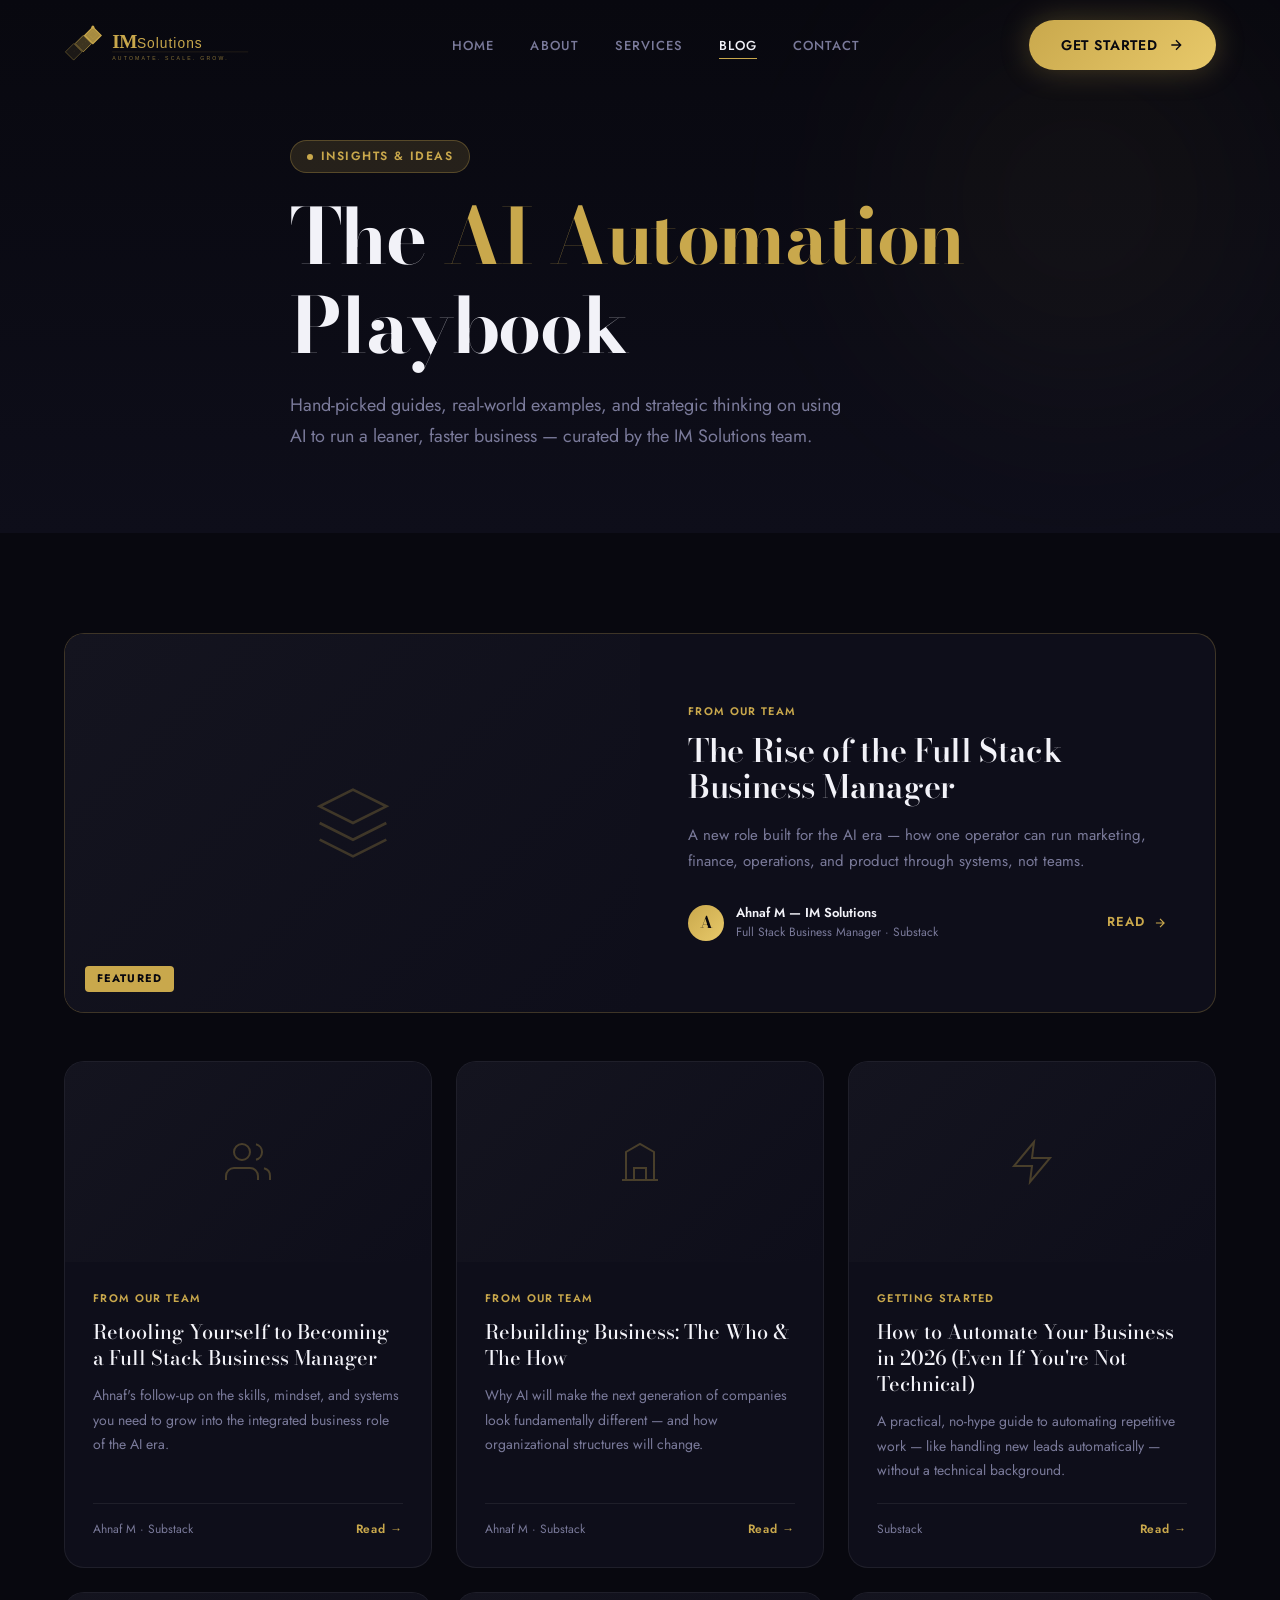
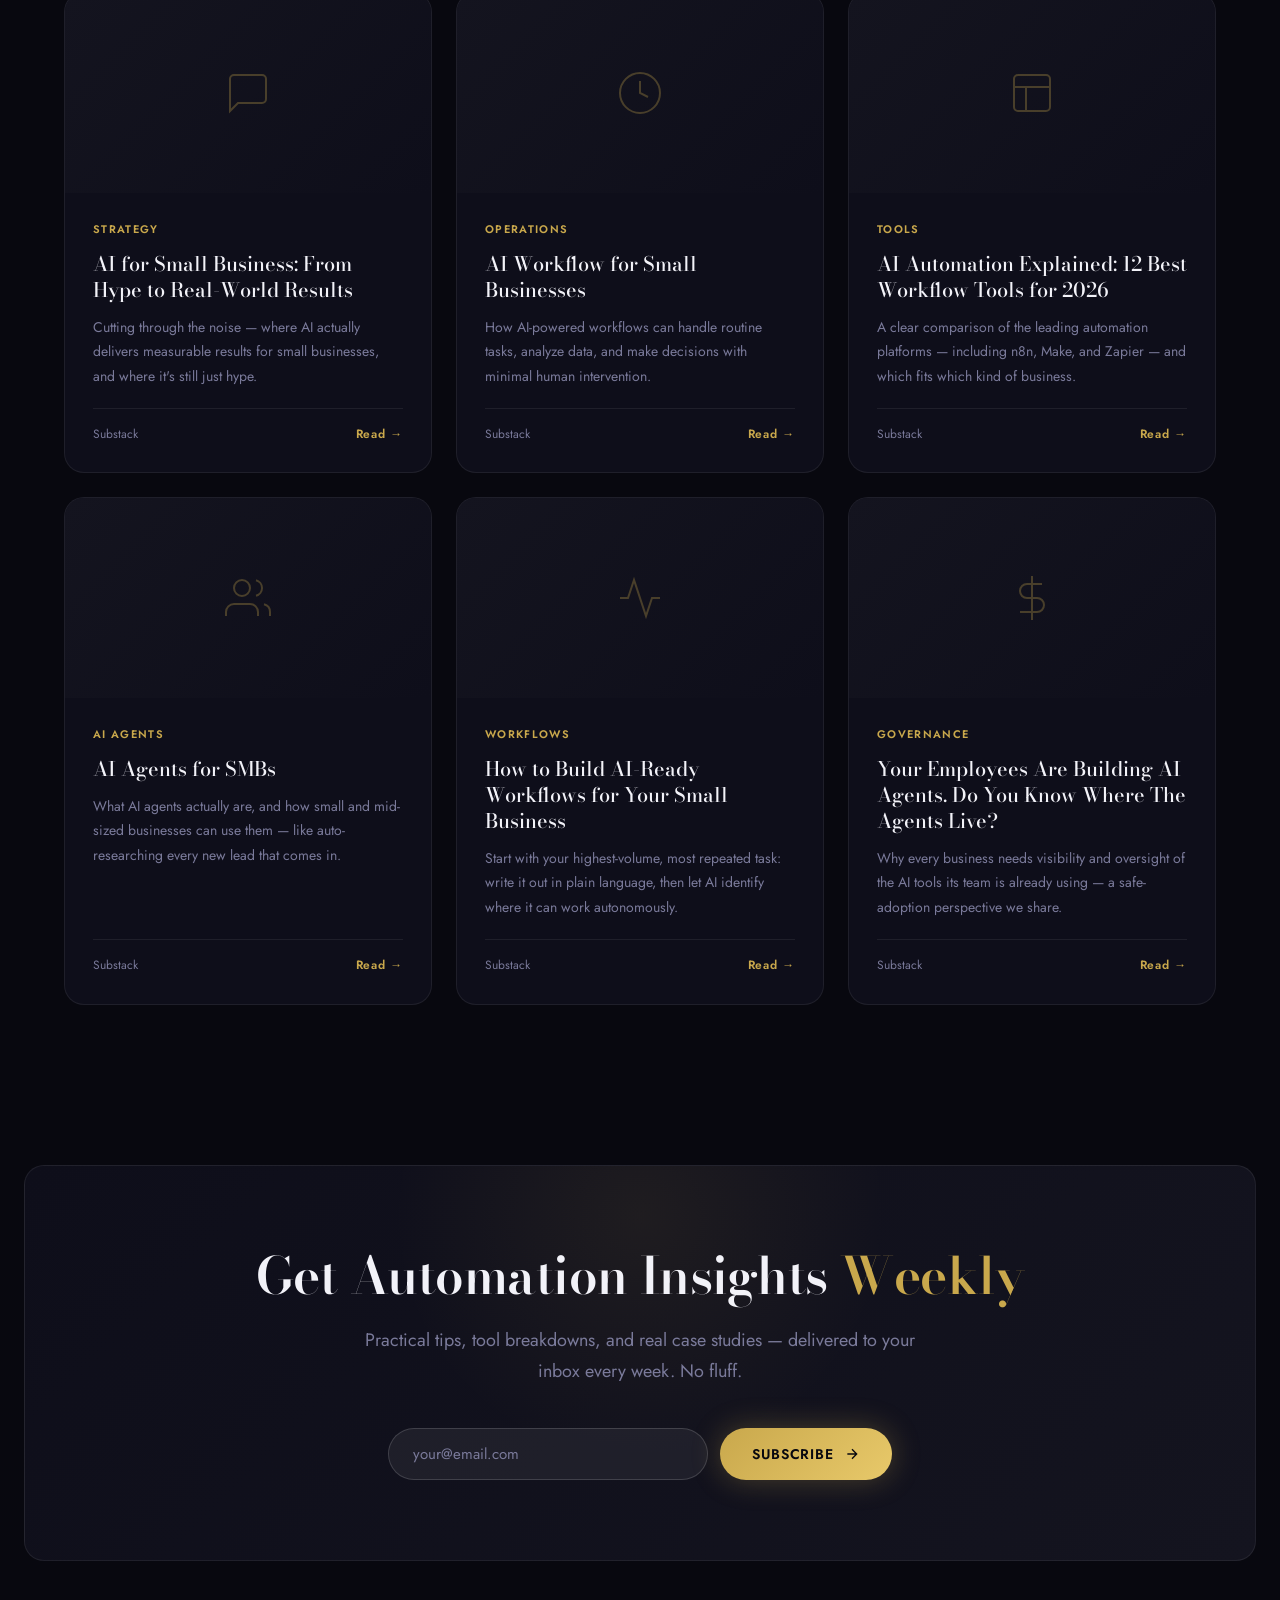
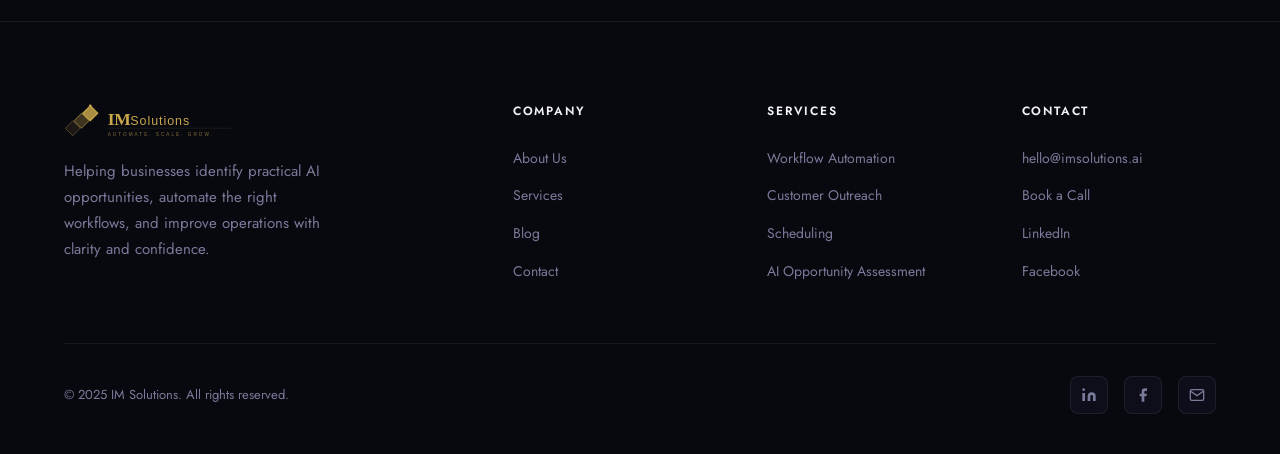
==== blog.html @ 9bde6744 "IM Solutions website — initial deploy Co-Authored-By: Claude Fable 5 <noreply@anthropic.com>" ====
<!DOCTYPE html>
<html lang="en">
<head>
  <meta charset="UTF-8" />
  <meta name="viewport" content="width=device-width, initial-scale=1.0" />
  <title>Blog — IM Solutions</title>
  <meta name="description" content="Insights, guides, and news on AI business automation from the IM Solutions team." />
  <link rel="stylesheet" href="style.css" />
  <link rel="icon" type="image/svg+xml" href="logo-icon.svg" />
</head>
<body>

<nav class="nav">
  <div class="container nav-inner">
    <a href="index.html" class="nav-logo">
      <img src="logo.svg" alt="IM Solutions" style="height:44px;width:auto;" />
    </a>
    <ul class="nav-links">
      <li><a href="index.html">Home</a></li>
      <li><a href="about.html">About</a></li>
      <li><a href="services.html">Services</a></li>
      <li><a href="blog.html">Blog</a></li>
      <li><a href="contact.html">Contact</a></li>
    </ul>
    <div class="nav-cta">
      <a href="contact.html" class="btn btn-primary">Get Started
        <svg viewBox="0 0 24 24" fill="none" stroke="currentColor" stroke-width="2"><path d="M5 12h14M12 5l7 7-7 7"/></svg>
      </a>
    </div>
    <button class="nav-mobile-btn" aria-label="Menu"><span></span><span></span><span></span></button>
  </div>
</nav>

<div class="mobile-menu">
  <a href="index.html">Home</a>
  <a href="about.html">About</a>
  <a href="services.html">Services</a>
  <a href="blog.html">Blog</a>
  <a href="contact.html">Contact</a>
  <a href="contact.html" class="btn btn-primary" style="width:fit-content;">Get Started</a>
</div>

<!-- PAGE HERO -->
<section class="page-hero" style="background:linear-gradient(180deg,var(--bg) 0%,var(--bg-2) 100%);position:relative;overflow:hidden;">
  <div class="hero-orb hero-orb-1" style="opacity:0.5"></div>
  <div class="container" style="position:relative;z-index:2">
    <div class="reveal"><span class="tag">Insights & Ideas</span></div>
    <h1 style="margin-top:20px;max-width:700px" class="reveal reveal-delay-1">
      The <span class="gold">AI Automation</span> Playbook
    </h1>
    <p style="max-width:560px;margin-top:20px;font-size:18px" class="reveal reveal-delay-2">
      Hand-picked guides, real-world examples, and strategic thinking on using AI to run a leaner, faster business — curated by the IM Solutions team.
    </p>
  </div>
</section>

<!-- FEATURED POST -->
<section class="section">
  <div class="container">
    <div class="reveal">
      <div style="background:var(--bg-2);border:1px solid rgba(201,168,76,0.25);border-radius:20px;overflow:hidden;display:grid;grid-template-columns:1fr 1fr;min-height:380px">
        <div style="background:var(--bg-3);display:flex;align-items:center;justify-content:center;position:relative;overflow:hidden;min-height:280px">
          <div style="position:absolute;inset:0;background:linear-gradient(135deg,var(--bg-3),var(--bg-2))"></div>
          <svg width="80" height="80" viewBox="0 0 24 24" fill="none" stroke="#C9A84C" stroke-width="0.8" style="opacity:0.25;position:relative;z-index:1"><path d="M12 2L2 7l10 5 10-5-10-5zM2 17l10 5 10-5M2 12l10 5 10-5"/></svg>
          <div style="position:absolute;bottom:20px;left:20px;background:var(--gold);color:var(--bg);font-size:11px;font-weight:700;letter-spacing:0.1em;text-transform:uppercase;padding:4px 12px;border-radius:4px;z-index:1">Featured</div>
        </div>
        <div style="padding:48px;display:flex;flex-direction:column;justify-content:center">
          <div class="blog-cat">From Our Team</div>
          <h2 style="font-size:clamp(22px,2.5vw,32px);margin-bottom:16px;color:var(--white)">The Rise of the Full Stack Business Manager</h2>
          <p style="font-size:15px;margin-bottom:28px">A new role built for the AI era — how one operator can run marketing, finance, operations, and product through systems, not teams.</p>
          <div style="display:flex;align-items:center;justify-content:space-between">
            <div style="display:flex;align-items:center;gap:12px">
              <div style="width:36px;height:36px;background:linear-gradient(135deg,var(--gold),var(--gold-light));border-radius:50%;display:flex;align-items:center;justify-content:center;font-family:'Bodoni Moda',serif;font-weight:700;color:var(--bg)">A</div>
              <div>
                <div style="font-size:13px;font-weight:600;color:var(--white)">Ahnaf M — IM Solutions</div>
                <div style="font-size:12px;color:var(--muted)">Full Stack Business Manager · Substack</div>
              </div>
            </div>
            <a href="https://ahnafmohsin.substack.com/p/the-rise-of-the-full-stack-business" target="_blank" rel="noopener" class="service-link">Read
              <svg viewBox="0 0 24 24" fill="none" stroke="currentColor" stroke-width="2"><path d="M5 12h14M12 5l7 7-7 7"/></svg>
            </a>
          </div>
        </div>
      </div>
    </div>

    <!-- BLOG GRID -->
    <div class="blog-grid" style="margin-top:48px">

      <div class="blog-card reveal">
        <div class="blog-thumb">
          <div class="blog-thumb-bg"></div>
          <svg viewBox="0 0 24 24" fill="none" stroke="currentColor" stroke-width="1"><path d="M17 21v-2a4 4 0 0 0-4-4H5a4 4 0 0 0-4 4v2"/><circle cx="9" cy="7" r="4"/><path d="M23 21v-2a4 4 0 0 0-3-3.87"/><path d="M16 3.13a4 4 0 0 1 0 7.75"/></svg>
        </div>
        <div class="blog-meta">
          <div class="blog-cat">From Our Team</div>
          <h3>Retooling Yourself to Becoming a Full Stack Business Manager</h3>
          <p>Ahnaf's follow-up on the skills, mindset, and systems you need to grow into the integrated business role of the AI era.</p>
          <div class="blog-footer">
            <span class="blog-date">Ahnaf M · Substack</span>
            <a href="https://ahnafmohsin.substack.com/p/retooling-yourself-to-becoming-a" target="_blank" rel="noopener" class="blog-read">Read →</a>
          </div>
        </div>
      </div>

      <div class="blog-card reveal reveal-delay-1">
        <div class="blog-thumb">
          <div class="blog-thumb-bg"></div>
          <svg viewBox="0 0 24 24" fill="none" stroke="currentColor" stroke-width="1"><path d="M3 21h18M5 21V7l7-4 7 4v14M9 21v-6h6v6"/></svg>
        </div>
        <div class="blog-meta">
          <div class="blog-cat">From Our Team</div>
          <h3>Rebuilding Business: The Who & The How</h3>
          <p>Why AI will make the next generation of companies look fundamentally different — and how organizational structures will change.</p>
          <div class="blog-footer">
            <span class="blog-date">Ahnaf M · Substack</span>
            <a href="https://ahnafmohsin.substack.com/p/rebuilding-business-the-who-and-the" target="_blank" rel="noopener" class="blog-read">Read →</a>
          </div>
        </div>
      </div>

      <div class="blog-card reveal reveal-delay-2">
        <div class="blog-thumb">
          <div class="blog-thumb-bg"></div>
          <svg viewBox="0 0 24 24" fill="none" stroke="currentColor" stroke-width="1"><path d="M13 2L3 14h9l-1 8 10-12h-9l1-8z"/></svg>
        </div>
        <div class="blog-meta">
          <div class="blog-cat">Getting Started</div>
          <h3>How to Automate Your Business in 2026 (Even If You're Not Technical)</h3>
          <p>A practical, no-hype guide to automating repetitive work — like handling new leads automatically — without a technical background.</p>
          <div class="blog-footer">
            <span class="blog-date">Substack</span>
            <a href="https://emergingai.substack.com/p/how-to-automate-your-business-in" target="_blank" rel="noopener" class="blog-read">Read →</a>
          </div>
        </div>
      </div>

      <div class="blog-card reveal">
        <div class="blog-thumb">
          <div class="blog-thumb-bg"></div>
          <svg viewBox="0 0 24 24" fill="none" stroke="currentColor" stroke-width="1"><path d="M21 15a2 2 0 0 1-2 2H7l-4 4V5a2 2 0 0 1 2-2h14a2 2 0 0 1 2 2z"/></svg>
        </div>
        <div class="blog-meta">
          <div class="blog-cat">Strategy</div>
          <h3>AI for Small Business: From Hype to Real-World Results</h3>
          <p>Cutting through the noise — where AI actually delivers measurable results for small businesses, and where it's still just hype.</p>
          <div class="blog-footer">
            <span class="blog-date">Substack</span>
            <a href="https://jimkatzaman.substack.com/p/ai-for-small-business-from-hype-to" target="_blank" rel="noopener" class="blog-read">Read →</a>
          </div>
        </div>
      </div>

      <div class="blog-card reveal reveal-delay-1">
        <div class="blog-thumb">
          <div class="blog-thumb-bg"></div>
          <svg viewBox="0 0 24 24" fill="none" stroke="currentColor" stroke-width="1"><circle cx="12" cy="12" r="10"/><polyline points="12 6 12 12 16 14"/></svg>
        </div>
        <div class="blog-meta">
          <div class="blog-cat">Operations</div>
          <h3>AI Workflow for Small Businesses</h3>
          <p>How AI-powered workflows can handle routine tasks, analyze data, and make decisions with minimal human intervention.</p>
          <div class="blog-footer">
            <span class="blog-date">Substack</span>
            <a href="https://insightaiautomation.substack.com/p/ai-workflow-for-small-businesses" target="_blank" rel="noopener" class="blog-read">Read →</a>
          </div>
        </div>
      </div>

      <div class="blog-card reveal reveal-delay-2">
        <div class="blog-thumb">
          <div class="blog-thumb-bg"></div>
          <svg viewBox="0 0 24 24" fill="none" stroke="currentColor" stroke-width="1"><rect x="3" y="3" width="18" height="18" rx="2"/><path d="M3 9h18M9 21V9"/></svg>
        </div>
        <div class="blog-meta">
          <div class="blog-cat">Tools</div>
          <h3>AI Automation Explained: 12 Best Workflow Tools for 2026</h3>
          <p>A clear comparison of the leading automation platforms — including n8n, Make, and Zapier — and which fits which kind of business.</p>
          <div class="blog-footer">
            <span class="blog-date">Substack</span>
            <a href="https://emergingai.substack.com/p/ai-automation-explained-12-best-workflow" target="_blank" rel="noopener" class="blog-read">Read →</a>
          </div>
        </div>
      </div>

      <div class="blog-card reveal">
        <div class="blog-thumb">
          <div class="blog-thumb-bg"></div>
          <svg viewBox="0 0 24 24" fill="none" stroke="currentColor" stroke-width="1"><path d="M17 21v-2a4 4 0 0 0-4-4H5a4 4 0 0 0-4 4v2"/><circle cx="9" cy="7" r="4"/><path d="M23 21v-2a4 4 0 0 0-3-3.87"/><path d="M16 3.13a4 4 0 0 1 0 7.75"/></svg>
        </div>
        <div class="blog-meta">
          <div class="blog-cat">AI Agents</div>
          <h3>AI Agents for SMBs</h3>
          <p>What AI agents actually are, and how small and mid-sized businesses can use them — like auto-researching every new lead that comes in.</p>
          <div class="blog-footer">
            <span class="blog-date">Substack</span>
            <a href="https://robinklowe.substack.com/p/ai-agents-for-smbs" target="_blank" rel="noopener" class="blog-read">Read →</a>
          </div>
        </div>
      </div>

      <div class="blog-card reveal reveal-delay-1">
        <div class="blog-thumb">
          <div class="blog-thumb-bg"></div>
          <svg viewBox="0 0 24 24" fill="none" stroke="currentColor" stroke-width="1"><polyline points="22 12 18 12 15 21 9 3 6 12 2 12"/></svg>
        </div>
        <div class="blog-meta">
          <div class="blog-cat">Workflows</div>
          <h3>How to Build AI-Ready Workflows for Your Small Business</h3>
          <p>Start with your highest-volume, most repeated task: write it out in plain language, then let AI identify where it can work autonomously.</p>
          <div class="blog-footer">
            <span class="blog-date">Substack</span>
            <a href="https://raquelhunter.substack.com/p/how-to-build-ai-ready-workflows-for" target="_blank" rel="noopener" class="blog-read">Read →</a>
          </div>
        </div>
      </div>

      <div class="blog-card reveal reveal-delay-2">
        <div class="blog-thumb">
          <div class="blog-thumb-bg"></div>
          <svg viewBox="0 0 24 24" fill="none" stroke="currentColor" stroke-width="1"><line x1="12" y1="1" x2="12" y2="23"/><path d="M17 5H9.5a3.5 3.5 0 0 0 0 7h5a3.5 3.5 0 0 1 0 7H6"/></svg>
        </div>
        <div class="blog-meta">
          <div class="blog-cat">Governance</div>
          <h3>Your Employees Are Building AI Agents. Do You Know Where The Agents Live?</h3>
          <p>Why every business needs visibility and oversight of the AI tools its team is already using — a safe-adoption perspective we share.</p>
          <div class="blog-footer">
            <span class="blog-date">Substack</span>
            <a href="https://kendratech.substack.com/p/your-employees-are-building-ai-agents" target="_blank" rel="noopener" class="blog-read">Read →</a>
          </div>
        </div>
      </div>

    </div>
  </div>
</section>

<!-- NEWSLETTER -->
<section class="section-sm">
  <div class="cta-banner reveal">
    <h2>Get Automation Insights <span class="gold">Weekly</span></h2>
    <p>Practical tips, tool breakdowns, and real case studies — delivered to your inbox every week. No fluff.</p>
    <form style="display:flex;gap:12px;justify-content:center;flex-wrap:wrap;position:relative;margin-top:8px" onsubmit="event.preventDefault();this.innerHTML='<p style=\'color:var(--gold);font-weight:600;font-size:16px\'>You\'re subscribed!</p>'">
      <input type="email" placeholder="your@email.com" required style="max-width:320px;border-radius:100px;padding:14px 24px;background:rgba(255,255,255,0.06);border:1px solid rgba(255,255,255,0.15);" />
      <button type="submit" class="btn btn-primary">Subscribe
        <svg viewBox="0 0 24 24" fill="none" stroke="currentColor" stroke-width="2"><path d="M5 12h14M12 5l7 7-7 7"/></svg>
      </button>
    </form>
  </div>
</section>

<footer class="footer">
  <div class="container">
    <div class="footer-grid">
      <div class="footer-brand">
        <a href="index.html" class="nav-logo" style="gap:10px">
          <img src="logo.svg" alt="IM Solutions" style="height:40px;width:auto;" />
        </a>
        <p>Helping businesses identify practical AI opportunities, automate the right workflows, and improve operations with clarity and confidence.</p>
      </div>
      <div class="footer-col"><h5>Company</h5><ul><li><a href="about.html">About Us</a></li><li><a href="services.html">Services</a></li><li><a href="blog.html">Blog</a></li><li><a href="contact.html">Contact</a></li></ul></div>
      <div class="footer-col"><h5>Services</h5><ul><li><a href="services.html">Workflow Automation</a></li><li><a href="services.html">Customer Outreach</a></li><li><a href="services.html">Scheduling</a></li><li><a href="services.html">AI Opportunity Assessment</a></li></ul></div>
      <div class="footer-col"><h5>Contact</h5><ul><li><a href="mailto:hello@imsolutions.ai">hello@imsolutions.ai</a></li><li><a href="contact.html">Book a Call</a></li><li><a href="#">LinkedIn</a></li><li><a href="#">Facebook</a></li></ul></div>
    </div>
    <div class="footer-bottom">
      <p>© 2025 IM Solutions. All rights reserved.</p>
      <div class="footer-socials">
        <a href="#" class="footer-social" aria-label="LinkedIn"><svg viewBox="0 0 24 24" fill="currentColor"><path d="M16 8a6 6 0 0 1 6 6v7h-4v-7a2 2 0 0 0-2-2 2 2 0 0 0-2 2v7h-4v-7a6 6 0 0 1 6-6zM2 9h4v12H2z"/><circle cx="4" cy="4" r="2"/></svg></a>
        <a href="#" class="footer-social" aria-label="Facebook"><svg viewBox="0 0 24 24" fill="currentColor"><path d="M18 2h-3a5 5 0 0 0-5 5v3H7v4h3v8h4v-8h3l1-4h-4V7a1 1 0 0 1 1-1h3z"/></svg></a>
        <a href="mailto:hello@imsolutions.ai" class="footer-social" aria-label="Email"><svg viewBox="0 0 24 24" fill="none" stroke="currentColor" stroke-width="2"><path d="M4 4h16c1.1 0 2 .9 2 2v12c0 1.1-.9 2-2 2H4c-1.1 0-2-.9-2-2V6c0-1.1.9-2 2-2z"/><polyline points="22,6 12,13 2,6"/></svg></a>
      </div>
    </div>
  </div>
</footer>
<script src="script.js"></script>
</body>
</html>
---- style.css ----
@import url('https://fonts.googleapis.com/css2?family=Bodoni+Moda:ital,wght@0,400;0,500;0,600;0,700;1,400&family=Jost:wght@300;400;500;600;700&display=swap');

/* ── TOKENS ─────────────────────────────────────────────── */
:root {
  --bg:         #08080F;
  --bg-2:       #0E0E1A;
  --bg-3:       #14141F;
  --border:     rgba(255,255,255,0.07);
  --gold:       #C9A84C;
  --gold-light: #E8C96A;
  --gold-dim:   rgba(201,168,76,0.15);
  --white:      #F2F2F8;
  --muted:      #7A7A9A;
  --radius:     12px;
  --radius-lg:  20px;
  --transition: 0.35s cubic-bezier(0.4,0,0.2,1);
}

/* ── RESET ───────────────────────────────────────────────── */
*, *::before, *::after { box-sizing: border-box; margin: 0; padding: 0; }
html { scroll-behavior: smooth; font-size: 16px; }
body {
  background: var(--bg);
  color: var(--white);
  font-family: 'Jost', sans-serif;
  font-weight: 400;
  line-height: 1.6;
  overflow-x: hidden;
  -webkit-font-smoothing: antialiased;
}
img { max-width: 100%; display: block; }
a { text-decoration: none; color: inherit; }
ul { list-style: none; }
button { cursor: pointer; border: none; background: none; font-family: inherit; }

/* ── UTILITY ─────────────────────────────────────────────── */
.container { max-width: 1200px; margin: 0 auto; padding: 0 24px; }
.section { padding: 100px 0; }
.section-sm { padding: 60px 0; }
.gold { color: var(--gold); }
.text-muted { color: var(--muted); }
.tag {
  display: inline-flex; align-items: center; gap: 8px;
  background: var(--gold-dim); border: 1px solid rgba(201,168,76,0.3);
  color: var(--gold); font-size: 12px; font-weight: 600;
  letter-spacing: 0.12em; text-transform: uppercase;
  padding: 6px 16px; border-radius: 100px;
}
.tag::before { content: ''; width: 6px; height: 6px; background: var(--gold); border-radius: 50%; }

/* ── TYPOGRAPHY ──────────────────────────────────────────── */
h1, h2, h3, h4 { font-family: 'Bodoni Moda', serif; line-height: 1.15; }
h1 { font-size: clamp(40px, 6vw, 80px); font-weight: 700; letter-spacing: -0.02em; }
h2 { font-size: clamp(32px, 4vw, 56px); font-weight: 600; letter-spacing: -0.01em; }
h3 { font-size: clamp(22px, 2.5vw, 30px); font-weight: 500; }
h4 { font-size: 20px; font-weight: 500; }
p { font-size: 16px; line-height: 1.75; color: var(--muted); }

/* ── BUTTONS ─────────────────────────────────────────────── */
.btn {
  display: inline-flex; align-items: center; gap: 10px;
  padding: 14px 32px; border-radius: 100px;
  font-family: 'Jost', sans-serif; font-size: 14px; font-weight: 600;
  letter-spacing: 0.06em; text-transform: uppercase;
  transition: var(--transition); cursor: pointer;
}
.btn-primary {
  background: linear-gradient(135deg, var(--gold), var(--gold-light));
  color: #08080F;
  box-shadow: 0 0 30px rgba(201,168,76,0.3);
}
.btn-primary:hover {
  transform: translateY(-2px);
  box-shadow: 0 0 50px rgba(201,168,76,0.5);
}
.btn-outline {
  border: 1px solid rgba(255,255,255,0.2);
  color: var(--white);
  background: rgba(255,255,255,0.04);
  backdrop-filter: blur(10px);
}
.btn-outline:hover {
  border-color: var(--gold);
  color: var(--gold);
  transform: translateY(-2px);
}
.btn svg { width: 16px; height: 16px; transition: transform 0.2s; }
.btn:hover svg { transform: translateX(3px); }

/* ── NAV ─────────────────────────────────────────────────── */
.nav {
  position: fixed; top: 0; left: 0; right: 0; z-index: 100;
  padding: 20px 0;
  transition: var(--transition);
}
.nav.scrolled {
  background: rgba(8,8,15,0.85);
  backdrop-filter: blur(20px);
  border-bottom: 1px solid var(--border);
  padding: 14px 0;
}
.nav-inner {
  display: flex; align-items: center; justify-content: space-between;
}
.nav-logo {
  display: flex; align-items: center; gap: 12px;
  font-family: 'Bodoni Moda', serif; font-size: 22px; font-weight: 700;
}
.nav-logo .logo-mark {
  width: 40px; height: 40px;
}
.nav-links {
  display: flex; align-items: center; gap: 36px;
}
.nav-links a {
  font-size: 13px; font-weight: 500; letter-spacing: 0.08em;
  text-transform: uppercase; color: var(--muted);
  transition: color 0.2s; position: relative;
}
.nav-links a::after {
  content: ''; position: absolute; bottom: -4px; left: 0; width: 0; height: 1px;
  background: var(--gold); transition: width 0.3s;
}
.nav-links a:hover, .nav-links a.active { color: var(--white); }
.nav-links a:hover::after, .nav-links a.active::after { width: 100%; }
.nav-cta { display: flex; align-items: center; gap: 16px; }
.nav-mobile-btn {
  display: none; flex-direction: column; gap: 5px;
  width: 30px; cursor: pointer;
}
.nav-mobile-btn span {
  display: block; height: 2px; background: var(--white);
  border-radius: 2px; transition: var(--transition);
}
.mobile-menu {
  display: none; position: fixed; inset: 0; z-index: 99;
  background: var(--bg); padding: 100px 24px 40px;
  flex-direction: column; gap: 32px;
}
.mobile-menu.open { display: flex; }
.mobile-menu a {
  font-family: 'Bodoni Moda', serif; font-size: 32px; font-weight: 600;
  color: var(--muted); transition: color 0.2s;
}
.mobile-menu a:hover { color: var(--gold); }

/* ── HERO ─────────────────────────────────────────────────── */
.hero {
  min-height: 100vh; display: flex; align-items: center;
  position: relative; overflow: hidden; padding: 120px 0 80px;
}
#hero-canvas {
  position: absolute; inset: 0; width: 100%; height: 100%; opacity: 0.88;
  display: block;
}
.hero-orb {
  position: absolute; border-radius: 50%; filter: blur(80px);
  pointer-events: none;
}
.hero-orb-1 {
  width: 600px; height: 600px;
  background: radial-gradient(circle, rgba(201,168,76,0.12) 0%, transparent 70%);
  top: -100px; right: -100px;
  animation: orbFloat 8s ease-in-out infinite;
}
.hero-orb-2 {
  width: 400px; height: 400px;
  background: radial-gradient(circle, rgba(124,58,237,0.08) 0%, transparent 70%);
  bottom: 0; left: -100px;
  animation: orbFloat 10s ease-in-out infinite reverse;
}
@keyframes orbFloat {
  0%, 100% { transform: translate(0, 0); }
  50% { transform: translate(30px, -40px); }
}
.hero-content { position: relative; z-index: 2; max-width: 800px; }
.hero-tag { margin-bottom: 32px; }
.hero h1 { margin-bottom: 24px; }
.hero h1 em { font-style: italic; color: var(--gold); }
.hero-desc {
  font-size: 18px; line-height: 1.8; color: var(--muted);
  max-width: 560px; margin-bottom: 48px;
}
.hero-actions { display: flex; gap: 16px; flex-wrap: wrap; }
.hero-stats {
  display: flex; gap: 48px; margin-top: 72px;
  padding-top: 48px; border-top: 1px solid var(--border);
  flex-wrap: wrap;
}
.hero-stat-num {
  font-family: 'Bodoni Moda', serif; font-size: 40px; font-weight: 700;
  color: var(--white); display: block;
}
.hero-stat-num span { color: var(--gold); }
.hero-stat-label { font-size: 13px; color: var(--muted); letter-spacing: 0.05em; }
.scroll-indicator {
  position: absolute; bottom: 40px; left: 50%; transform: translateX(-50%);
  display: flex; flex-direction: column; align-items: center; gap: 8px;
  animation: bounce 2s ease-in-out infinite;
}
.scroll-indicator span { font-size: 11px; letter-spacing: 0.15em; text-transform: uppercase; color: var(--muted); }
.scroll-line { width: 1px; height: 50px; background: linear-gradient(to bottom, var(--gold), transparent); }
@keyframes bounce { 0%, 100% { transform: translateX(-50%) translateY(0); } 50% { transform: translateX(-50%) translateY(8px); } }

/* ── MARQUEE ─────────────────────────────────────────────── */
.marquee-section {
  padding: 24px 0; border-top: 1px solid var(--border); border-bottom: 1px solid var(--border);
  overflow: hidden; background: var(--bg-2);
}
.marquee-track {
  display: flex; gap: 60px; animation: marquee 25s linear infinite;
  white-space: nowrap;
}
.marquee-track span {
  font-size: 13px; font-weight: 500; letter-spacing: 0.12em;
  text-transform: uppercase; color: var(--muted);
  flex-shrink: 0;
}
.marquee-track span.dot { color: var(--gold); font-size: 8px; }
@keyframes marquee { from { transform: translateX(0); } to { transform: translateX(-50%); } }

/* ── SERVICES ────────────────────────────────────────────── */
.services-grid {
  display: grid; grid-template-columns: repeat(3, 1fr);
  gap: 24px; margin-top: 64px;
}
.service-card {
  background: var(--bg-2); border: 1px solid var(--border);
  border-radius: var(--radius-lg); padding: 40px;
  transition: var(--transition); position: relative; overflow: hidden;
  cursor: default;
}
.service-card::before {
  content: ''; position: absolute; inset: 0;
  background: linear-gradient(135deg, rgba(201,168,76,0.04) 0%, transparent 60%);
  opacity: 0; transition: opacity 0.4s;
}
.service-card:hover { border-color: rgba(201,168,76,0.3); transform: translateY(-6px); }
.service-card:hover::before { opacity: 1; }
.service-icon {
  width: 56px; height: 56px; margin-bottom: 28px;
  background: var(--gold-dim); border-radius: 14px;
  display: flex; align-items: center; justify-content: center;
}
.service-icon svg { width: 26px; height: 26px; color: var(--gold); }
.service-card h3 { font-size: 22px; margin-bottom: 14px; color: var(--white); }
.service-card p { font-size: 15px; line-height: 1.7; margin-bottom: 28px; }
.service-link {
  display: inline-flex; align-items: center; gap: 8px;
  font-size: 13px; font-weight: 600; letter-spacing: 0.08em;
  text-transform: uppercase; color: var(--gold);
  transition: gap 0.2s;
}
.service-link:hover { gap: 12px; }
.service-link svg { width: 14px; height: 14px; }

/* ── PROCESS ─────────────────────────────────────────────── */
.process-section { background: var(--bg-2); }
.process-grid {
  display: grid; grid-template-columns: repeat(4, 1fr);
  gap: 0; margin-top: 64px; position: relative;
}
.process-grid::before {
  content: ''; position: absolute; top: 40px; left: 12.5%; right: 12.5%;
  height: 1px; background: linear-gradient(to right, transparent, var(--gold), transparent);
}
.process-step { padding: 0 20px; text-align: center; position: relative; }
.process-num {
  width: 80px; height: 80px; border-radius: 50%;
  border: 1px solid rgba(201,168,76,0.4);
  background: var(--bg-3);
  display: flex; align-items: center; justify-content: center;
  margin: 0 auto 28px;
  font-family: 'Bodoni Moda', serif; font-size: 28px; font-weight: 700; color: var(--gold);
  position: relative; z-index: 1;
}
.process-step h4 { color: var(--white); margin-bottom: 12px; font-size: 18px; }
.process-step p { font-size: 14px; }

/* ── WHY US ──────────────────────────────────────────────── */
.why-grid {
  display: grid; grid-template-columns: 1fr 1fr;
  gap: 80px; align-items: center; margin-top: 64px;
}
.why-visual {
  position: relative; height: 500px;
}
.why-card-main {
  position: absolute; inset: 0;
  background: var(--bg-2); border: 1px solid var(--border);
  border-radius: var(--radius-lg); overflow: hidden;
  display: flex; align-items: center; justify-content: center;
}
.why-card-float {
  position: absolute; background: var(--bg-3);
  border: 1px solid rgba(201,168,76,0.3); border-radius: var(--radius);
  padding: 20px 24px; backdrop-filter: blur(20px);
}
.why-card-float-1 { bottom: -20px; left: -20px; }
.why-card-float-2 { top: 30px; right: -20px; }
.why-float-label { font-size: 12px; color: var(--muted); letter-spacing: 0.08em; text-transform: uppercase; margin-bottom: 4px; }
.why-float-val {
  font-family: 'Bodoni Moda', serif; font-size: 32px; font-weight: 700; color: var(--white);
}
.why-float-val span { color: var(--gold); }
.why-list { display: flex; flex-direction: column; gap: 28px; margin-top: 40px; }
.why-item { display: flex; gap: 20px; align-items: flex-start; }
.why-item-icon {
  width: 44px; height: 44px; flex-shrink: 0;
  background: var(--gold-dim); border-radius: 10px;
  display: flex; align-items: center; justify-content: center;
}
.why-item-icon svg { width: 20px; height: 20px; color: var(--gold); }
.why-item h4 { font-size: 17px; margin-bottom: 6px; color: var(--white); font-family: 'Jost', sans-serif; font-weight: 600; }
.why-item p { font-size: 14px; }

/* ── TESTIMONIALS ────────────────────────────────────────── */
.testimonials-section { background: var(--bg-2); }
.testimonials-grid {
  display: grid; grid-template-columns: repeat(3, 1fr);
  gap: 24px; margin-top: 64px;
}
.testimonial-card {
  background: var(--bg-3); border: 1px solid var(--border);
  border-radius: var(--radius-lg); padding: 36px;
  transition: var(--transition);
}
.testimonial-card:hover { border-color: rgba(201,168,76,0.25); transform: translateY(-4px); }
.testimonial-stars { display: flex; gap: 4px; margin-bottom: 20px; }
.testimonial-stars svg { width: 16px; height: 16px; color: var(--gold); fill: var(--gold); }
.testimonial-text { font-size: 15px; line-height: 1.75; color: var(--white); margin-bottom: 28px; font-style: italic; }
.testimonial-author { display: flex; gap: 14px; align-items: center; }
.testimonial-avatar {
  width: 44px; height: 44px; border-radius: 50%;
  background: linear-gradient(135deg, var(--gold), var(--gold-light));
  display: flex; align-items: center; justify-content: center;
  font-family: 'Bodoni Moda', serif; font-weight: 700; font-size: 18px; color: var(--bg);
}
.testimonial-name { font-weight: 600; font-size: 15px; color: var(--white); }
.testimonial-role { font-size: 13px; color: var(--muted); }

/* ── CTA BANNER ──────────────────────────────────────────── */
.cta-banner {
  background: linear-gradient(135deg, var(--bg-2) 0%, var(--bg-3) 100%);
  border: 1px solid var(--border); border-radius: var(--radius-lg);
  padding: 80px; text-align: center; position: relative; overflow: hidden;
  margin: 0 24px;
}
.cta-banner::before {
  content: ''; position: absolute;
  width: 500px; height: 500px; border-radius: 50%;
  background: radial-gradient(circle, rgba(201,168,76,0.08) 0%, transparent 70%);
  top: -200px; left: 50%; transform: translateX(-50%);
}
.cta-banner h2 { margin-bottom: 20px; position: relative; }
.cta-banner p { font-size: 18px; max-width: 560px; margin: 0 auto 40px; position: relative; }
.cta-banner .btns { display: flex; gap: 16px; justify-content: center; flex-wrap: wrap; position: relative; }

/* ── FOOTER ──────────────────────────────────────────────── */
.footer { padding: 80px 0 40px; border-top: 1px solid var(--border); }
.footer-grid {
  display: grid; grid-template-columns: 2fr 1fr 1fr 1fr;
  gap: 60px; margin-bottom: 60px;
}
.footer-brand p { font-size: 15px; margin-top: 16px; max-width: 280px; }
.footer-col h5 {
  font-family: 'Jost', sans-serif; font-size: 12px; font-weight: 600;
  letter-spacing: 0.15em; text-transform: uppercase; color: var(--white);
  margin-bottom: 24px;
}
.footer-col ul { display: flex; flex-direction: column; gap: 12px; }
.footer-col ul li a { font-size: 14px; color: var(--muted); transition: color 0.2s; }
.footer-col ul li a:hover { color: var(--gold); }
.footer-bottom {
  display: flex; align-items: center; justify-content: space-between;
  padding-top: 32px; border-top: 1px solid var(--border);
  flex-wrap: wrap; gap: 16px;
}
.footer-bottom p { font-size: 13px; color: var(--muted); margin: 0; }
.footer-socials { display: flex; gap: 16px; }
.footer-social {
  width: 38px; height: 38px; border-radius: 8px;
  border: 1px solid var(--border); background: var(--bg-2);
  display: flex; align-items: center; justify-content: center;
  transition: var(--transition);
}
.footer-social:hover { border-color: var(--gold); background: var(--gold-dim); }
.footer-social svg { width: 16px; height: 16px; color: var(--muted); }
.footer-social:hover svg { color: var(--gold); }

/* ── ABOUT PAGE ──────────────────────────────────────────── */
.page-hero {
  min-height: 50vh; display: flex; align-items: flex-end;
  padding: 140px 0 80px; position: relative; overflow: hidden;
}
.team-grid {
  display: grid; grid-template-columns: repeat(4, 1fr);
  gap: 24px; margin-top: 64px;
}
.team-card {
  background: var(--bg-2); border: 1px solid var(--border);
  border-radius: var(--radius-lg); overflow: hidden;
  transition: var(--transition);
}
.team-card:hover { transform: translateY(-6px); border-color: rgba(201,168,76,0.3); }
.team-avatar {
  height: 200px;
  background: linear-gradient(135deg, var(--bg-3), var(--bg-2));
  display: flex; align-items: center; justify-content: center;
  font-family: 'Bodoni Moda', serif; font-size: 48px; font-weight: 700;
  color: var(--gold); position: relative; overflow: hidden;
}
.team-avatar::after {
  content: ''; position: absolute; inset: 0;
  background: linear-gradient(to bottom, transparent 60%, var(--bg-2));
}
.team-info { padding: 24px; }
.team-info h4 { font-family: 'Jost', sans-serif; font-size: 17px; font-weight: 600; color: var(--white); margin-bottom: 4px; }
.team-info span { font-size: 13px; color: var(--gold); }
.values-grid {
  display: grid; grid-template-columns: repeat(3, 1fr);
  gap: 24px; margin-top: 64px;
}
.value-card {
  background: var(--bg-2); border: 1px solid var(--border);
  border-radius: var(--radius-lg); padding: 40px;
  transition: var(--transition);
}
.value-card:hover { transform: translateY(-4px); border-color: rgba(201,168,76,0.25); }
.value-num {
  font-family: 'Bodoni Moda', serif; font-size: 48px; font-weight: 700;
  color: rgba(201,168,76,0.2); display: block; margin-bottom: 16px;
}
.value-card h3 { font-size: 22px; margin-bottom: 12px; color: var(--white); }

/* ── SERVICES PAGE ───────────────────────────────────────── */
.service-detail {
  display: grid; grid-template-columns: 1fr 1fr;
  gap: 80px; align-items: center; margin-bottom: 100px;
}
.service-detail:nth-child(even) { direction: rtl; }
.service-detail:nth-child(even) > * { direction: ltr; }
.service-detail-visual {
  background: var(--bg-2); border: 1px solid var(--border);
  border-radius: var(--radius-lg); height: 380px;
  display: flex; align-items: center; justify-content: center; position: relative;
  overflow: hidden;
}
.service-detail-visual .big-icon {
  width: 120px; height: 120px; opacity: 0.1;
}
.service-detail-content .tag { margin-bottom: 24px; }
.service-detail-content h2 { margin-bottom: 20px; font-size: clamp(28px, 3vw, 42px); }
.service-detail-content p { margin-bottom: 28px; }
.feature-list { display: flex; flex-direction: column; gap: 12px; margin-bottom: 36px; }
.feature-list li {
  display: flex; gap: 12px; align-items: center;
  font-size: 15px; color: var(--muted);
}
.feature-list li::before {
  content: ''; width: 6px; height: 6px; border-radius: 50%;
  background: var(--gold); flex-shrink: 0;
}

/* ── BLOG PAGE ───────────────────────────────────────────── */
.blog-grid {
  display: grid; grid-template-columns: repeat(3, 1fr);
  gap: 24px; margin-top: 64px;
}
.blog-card {
  background: var(--bg-2); border: 1px solid var(--border);
  border-radius: var(--radius-lg); overflow: hidden;
  transition: var(--transition); display: flex; flex-direction: column;
}
.blog-card:hover { transform: translateY(-6px); border-color: rgba(201,168,76,0.3); }
.blog-thumb {
  height: 200px; position: relative; overflow: hidden;
  background: var(--bg-3);
  display: flex; align-items: center; justify-content: center;
}
.blog-thumb-bg {
  position: absolute; inset: 0;
  background: linear-gradient(135deg, var(--bg-3), var(--bg-2));
}
.blog-thumb svg { width: 48px; height: 48px; color: var(--gold); opacity: 0.3; position: relative; z-index: 1; }
.blog-meta { padding: 28px; flex: 1; display: flex; flex-direction: column; }
.blog-cat {
  font-size: 11px; font-weight: 600; letter-spacing: 0.12em;
  text-transform: uppercase; color: var(--gold); margin-bottom: 12px;
}
.blog-card h3 { font-size: 20px; line-height: 1.3; color: var(--white); margin-bottom: 12px; }
.blog-card p { font-size: 14px; flex: 1; margin-bottom: 20px; }
.blog-footer {
  display: flex; align-items: center; justify-content: space-between;
  padding-top: 16px; border-top: 1px solid var(--border);
}
.blog-date { font-size: 12px; color: var(--muted); }
.blog-read { font-size: 12px; color: var(--gold); font-weight: 600; letter-spacing: 0.06em; }

/* ── CONTACT PAGE ────────────────────────────────────────── */
.contact-grid {
  display: grid; grid-template-columns: 1fr 1.5fr;
  gap: 60px; margin-top: 64px; align-items: start;
}
.contact-info { display: flex; flex-direction: column; gap: 32px; }
.contact-item { display: flex; gap: 20px; align-items: flex-start; }
.contact-item-icon {
  width: 50px; height: 50px; flex-shrink: 0;
  background: var(--gold-dim); border-radius: 12px;
  display: flex; align-items: center; justify-content: center;
}
.contact-item-icon svg { width: 22px; height: 22px; color: var(--gold); }
.contact-item h4 { font-family: 'Jost', sans-serif; font-size: 14px; font-weight: 600; color: var(--white); margin-bottom: 4px; }
.contact-item p { font-size: 15px; color: var(--muted); margin: 0; }
.contact-form {
  background: var(--bg-2); border: 1px solid var(--border);
  border-radius: var(--radius-lg); padding: 48px;
}
.form-group { margin-bottom: 24px; }
.form-row { display: grid; grid-template-columns: 1fr 1fr; gap: 20px; }
label {
  display: block; font-size: 13px; font-weight: 600;
  letter-spacing: 0.06em; text-transform: uppercase; color: var(--muted);
  margin-bottom: 8px;
}
input, textarea, select {
  width: 100%; background: var(--bg-3);
  border: 1px solid var(--border); border-radius: var(--radius);
  padding: 14px 18px; color: var(--white);
  font-family: 'Jost', sans-serif; font-size: 15px;
  transition: border-color 0.2s; outline: none;
  -webkit-appearance: none;
}
input:focus, textarea:focus, select:focus {
  border-color: rgba(201,168,76,0.5);
  box-shadow: 0 0 0 3px rgba(201,168,76,0.08);
}
input::placeholder, textarea::placeholder { color: var(--muted); }
textarea { resize: vertical; min-height: 120px; }
select option { background: var(--bg-3); color: var(--white); }

/* ── ANIMATIONS ──────────────────────────────────────────── */
.reveal {
  opacity: 0; transform: translateY(30px);
  transition: opacity 0.7s ease, transform 0.7s ease;
}
.reveal.visible { opacity: 1; transform: translateY(0); }
.reveal-delay-1 { transition-delay: 0.1s; }
.reveal-delay-2 { transition-delay: 0.2s; }
.reveal-delay-3 { transition-delay: 0.3s; }
.reveal-delay-4 { transition-delay: 0.4s; }

/* ── RESPONSIVE ──────────────────────────────────────────── */
@media (max-width: 1024px) {
  .services-grid { grid-template-columns: repeat(2, 1fr); }
  .process-grid { grid-template-columns: repeat(2, 1fr); gap: 48px; }
  .process-grid::before { display: none; }
  .why-grid { grid-template-columns: 1fr; }
  .why-visual { height: 300px; }
  .testimonials-grid { grid-template-columns: repeat(2, 1fr); }
  .footer-grid { grid-template-columns: 1fr 1fr; }
  .team-grid { grid-template-columns: repeat(2, 1fr); }
  .service-detail { grid-template-columns: 1fr; direction: ltr !important; }
  .service-detail:nth-child(even) { direction: ltr; }
  .contact-grid { grid-template-columns: 1fr; }
  .blog-grid { grid-template-columns: repeat(2, 1fr); }
}
@media (max-width: 768px) {
  .section { padding: 70px 0; }
  .services-grid { grid-template-columns: 1fr; }
  .process-grid { grid-template-columns: 1fr; }
  .testimonials-grid { grid-template-columns: 1fr; }
  .values-grid { grid-template-columns: 1fr; }
  .team-grid { grid-template-columns: repeat(2, 1fr); }
  .footer-grid { grid-template-columns: 1fr; gap: 40px; }
  .cta-banner { padding: 48px 28px; margin: 0 16px; }
  .nav-links, .nav-cta { display: none; }
  .nav-mobile-btn { display: flex; }
  .hero-stats { gap: 32px; }
  .why-card-float { display: none; }
  .form-row { grid-template-columns: 1fr; }
  .blog-grid { grid-template-columns: 1fr; }
  .contact-form { padding: 28px; }
}
@media (prefers-reduced-motion: reduce) {
  *, *::before, *::after { animation-duration: 0.01ms !important; transition-duration: 0.01ms !important; }
}
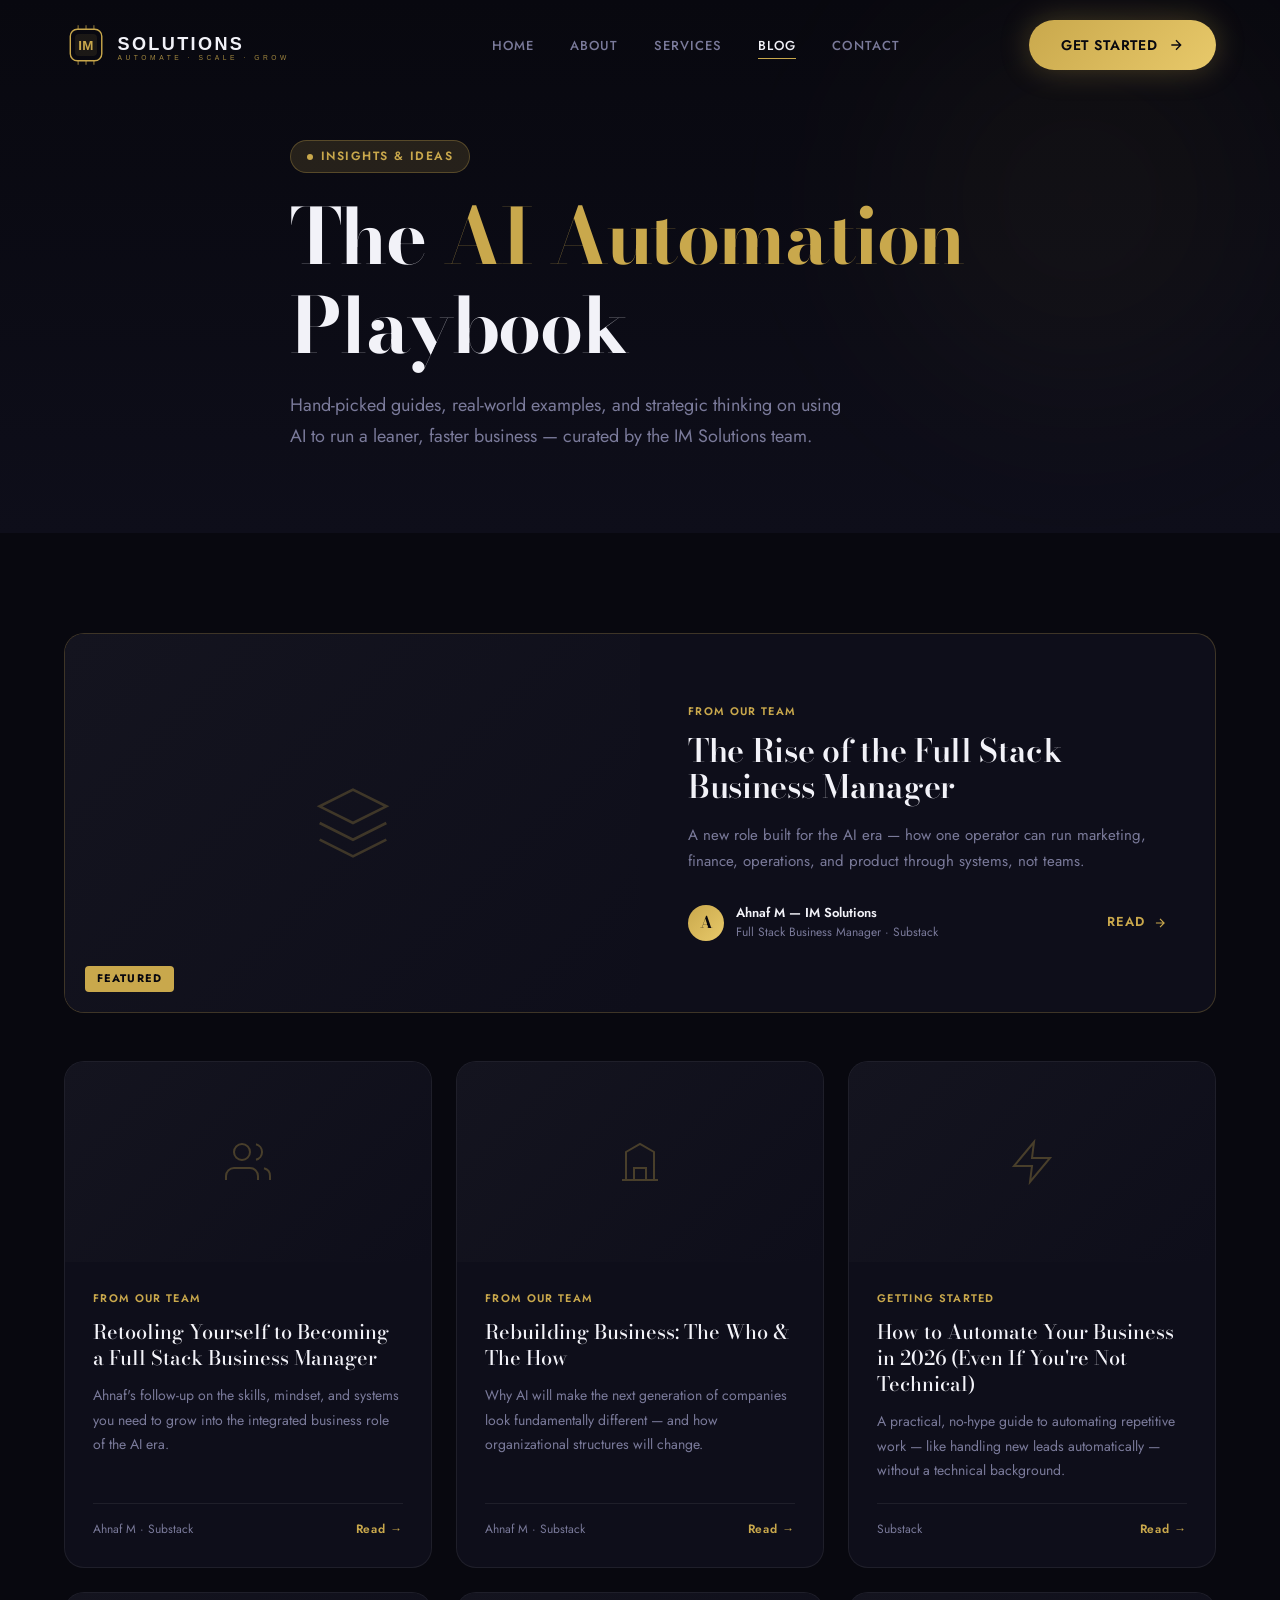
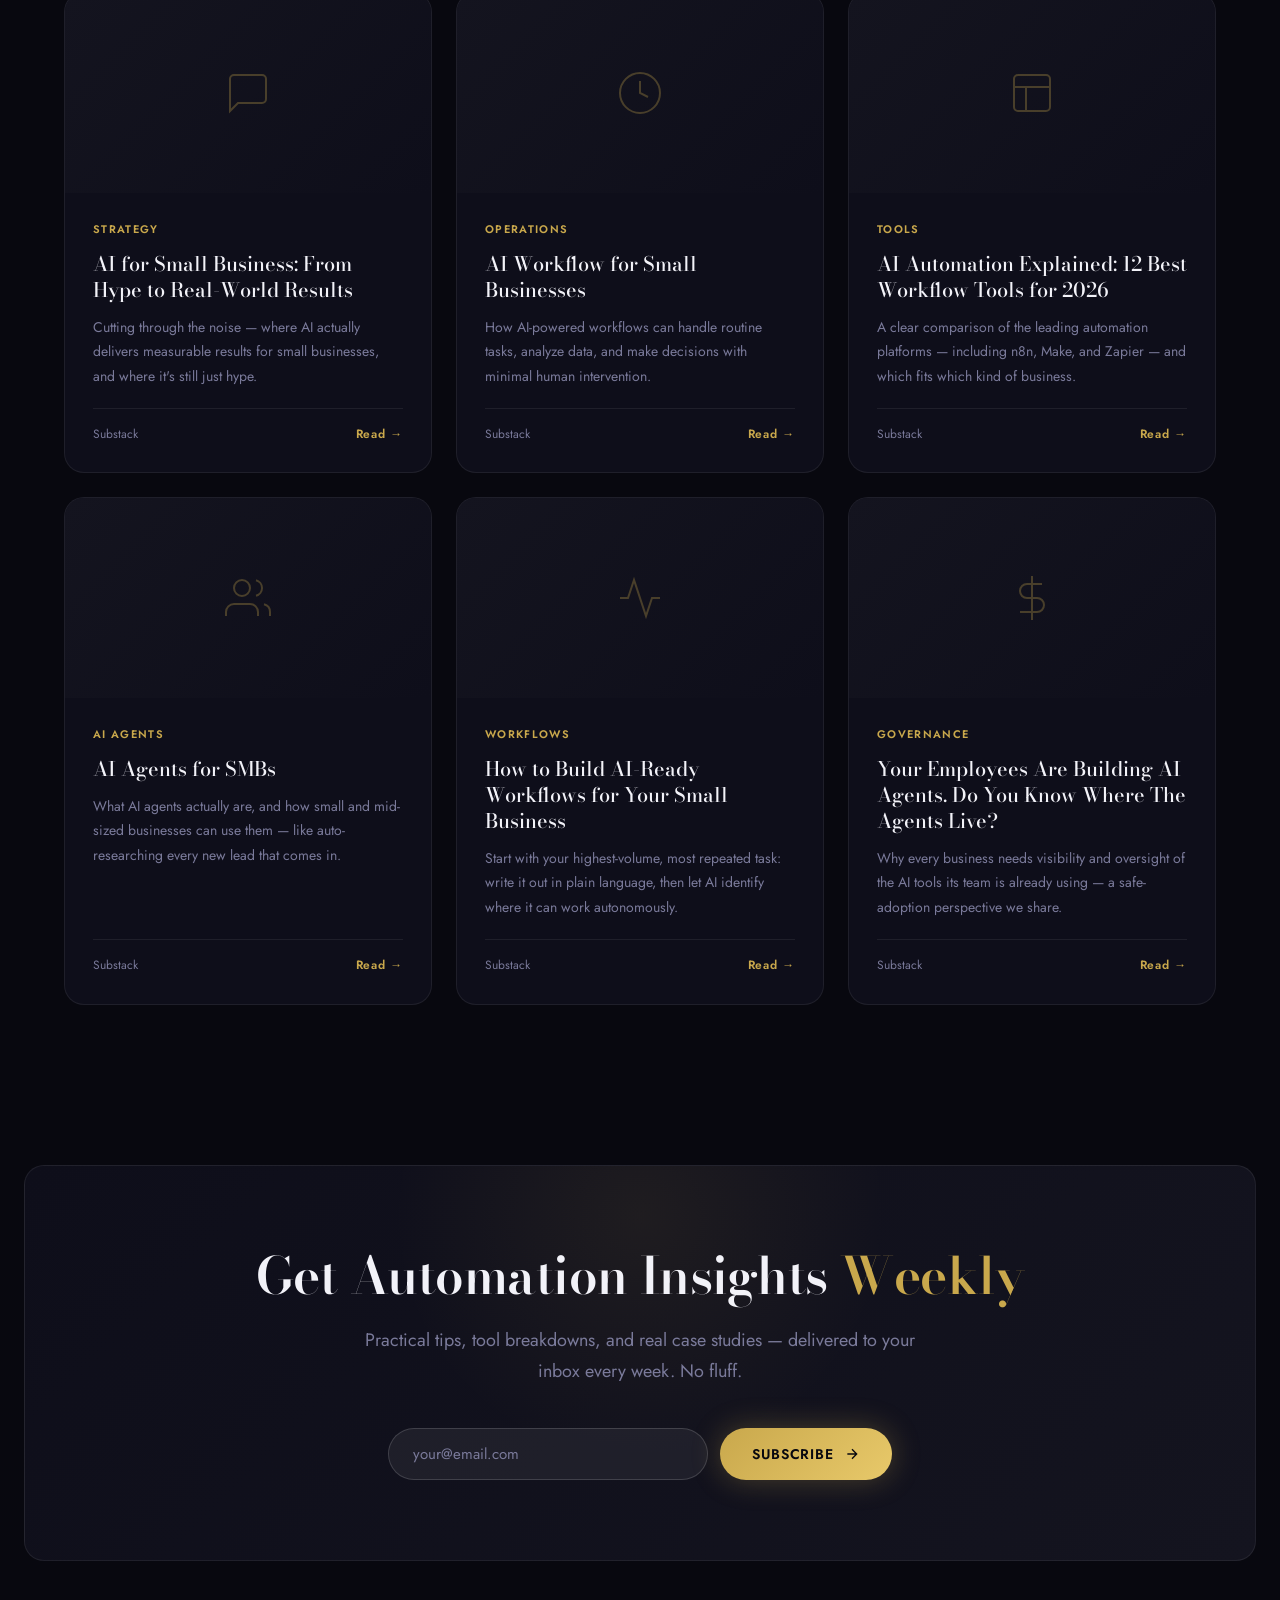
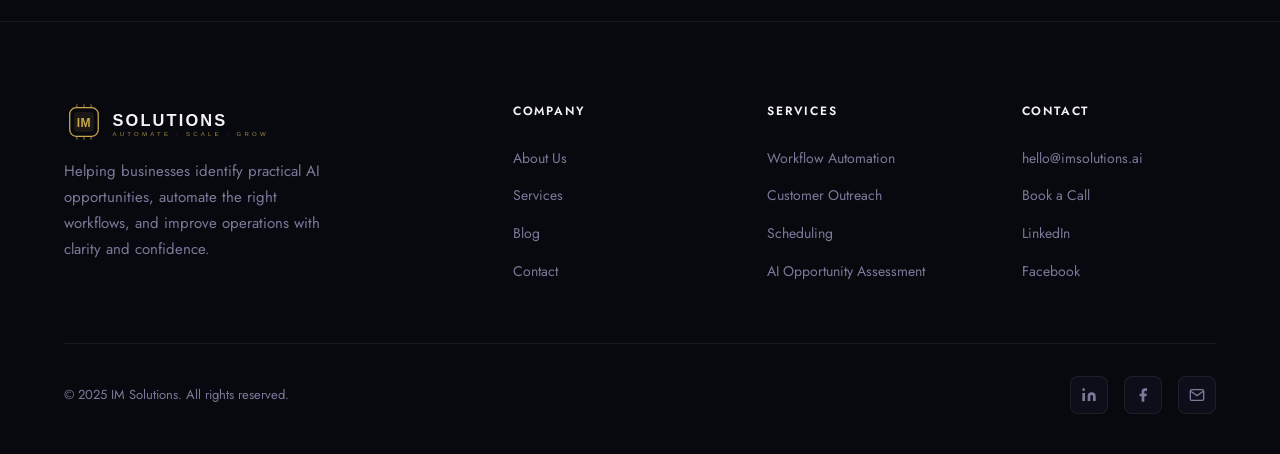
==== commit 075d6edc: "Stack featured blog card on mobile; fix avatar squish Co-Authored-By: Claude Fable 5 <noreply@anthro" ====
--- a/blog.html
+++ b/blog.html
@@ -58,19 +58,19 @@
 <section class="section">
   <div class="container">
     <div class="reveal">
-      <div style="background:var(--bg-2);border:1px solid rgba(201,168,76,0.25);border-radius:20px;overflow:hidden;display:grid;grid-template-columns:1fr 1fr;min-height:380px">
-        <div style="background:var(--bg-3);display:flex;align-items:center;justify-content:center;position:relative;overflow:hidden;min-height:280px">
+      <div class="featured-card">
+        <div class="featured-visual">
           <div style="position:absolute;inset:0;background:linear-gradient(135deg,var(--bg-3),var(--bg-2))"></div>
           <svg width="80" height="80" viewBox="0 0 24 24" fill="none" stroke="#C9A84C" stroke-width="0.8" style="opacity:0.25;position:relative;z-index:1"><path d="M12 2L2 7l10 5 10-5-10-5zM2 17l10 5 10-5M2 12l10 5 10-5"/></svg>
           <div style="position:absolute;bottom:20px;left:20px;background:var(--gold);color:var(--bg);font-size:11px;font-weight:700;letter-spacing:0.1em;text-transform:uppercase;padding:4px 12px;border-radius:4px;z-index:1">Featured</div>
         </div>
-        <div style="padding:48px;display:flex;flex-direction:column;justify-content:center">
+        <div class="featured-content">
           <div class="blog-cat">From Our Team</div>
           <h2 style="font-size:clamp(22px,2.5vw,32px);margin-bottom:16px;color:var(--white)">The Rise of the Full Stack Business Manager</h2>
           <p style="font-size:15px;margin-bottom:28px">A new role built for the AI era — how one operator can run marketing, finance, operations, and product through systems, not teams.</p>
           <div style="display:flex;align-items:center;justify-content:space-between">
             <div style="display:flex;align-items:center;gap:12px">
-              <div style="width:36px;height:36px;background:linear-gradient(135deg,var(--gold),var(--gold-light));border-radius:50%;display:flex;align-items:center;justify-content:center;font-family:'Bodoni Moda',serif;font-weight:700;color:var(--bg)">A</div>
+              <div style="width:36px;height:36px;flex-shrink:0;background:linear-gradient(135deg,var(--gold),var(--gold-light));border-radius:50%;display:flex;align-items:center;justify-content:center;font-family:'Bodoni Moda',serif;font-weight:700;color:var(--bg)">A</div>
               <div>
                 <div style="font-size:13px;font-weight:600;color:var(--white)">Ahnaf M — IM Solutions</div>
                 <div style="font-size:12px;color:var(--muted)">Full Stack Business Manager · Substack</div>
--- a/style.css
+++ b/style.css
@@ -143,6 +143,31 @@
   color: var(--muted); transition: color 0.2s;
 }
 .mobile-menu a:hover { color: var(--gold); }
+.mobile-menu a.btn {
+  font-family: 'Jost', sans-serif; font-size: 14px; font-weight: 600;
+  letter-spacing: 0.08em; text-transform: uppercase;
+  color: var(--bg); padding: 14px 32px; margin-top: 8px;
+}
+.mobile-menu a.btn:hover { color: var(--bg); }
+
+/* ── FEATURED BLOG CARD ──────────────────────────────────── */
+.featured-card {
+  background: var(--bg-2); border: 1px solid rgba(201,168,76,0.25);
+  border-radius: 20px; overflow: hidden;
+  display: grid; grid-template-columns: 1fr 1fr; min-height: 380px;
+}
+.featured-visual {
+  background: var(--bg-3); display: flex; align-items: center;
+  justify-content: center; position: relative; overflow: hidden; min-height: 280px;
+}
+.featured-content {
+  padding: 48px; display: flex; flex-direction: column; justify-content: center;
+}
+@media (max-width: 768px) {
+  .featured-card { grid-template-columns: 1fr; }
+  .featured-visual { min-height: 180px; }
+  .featured-content { padding: 28px 24px; }
+}
 
 /* ── HERO ─────────────────────────────────────────────────── */
 .hero {
